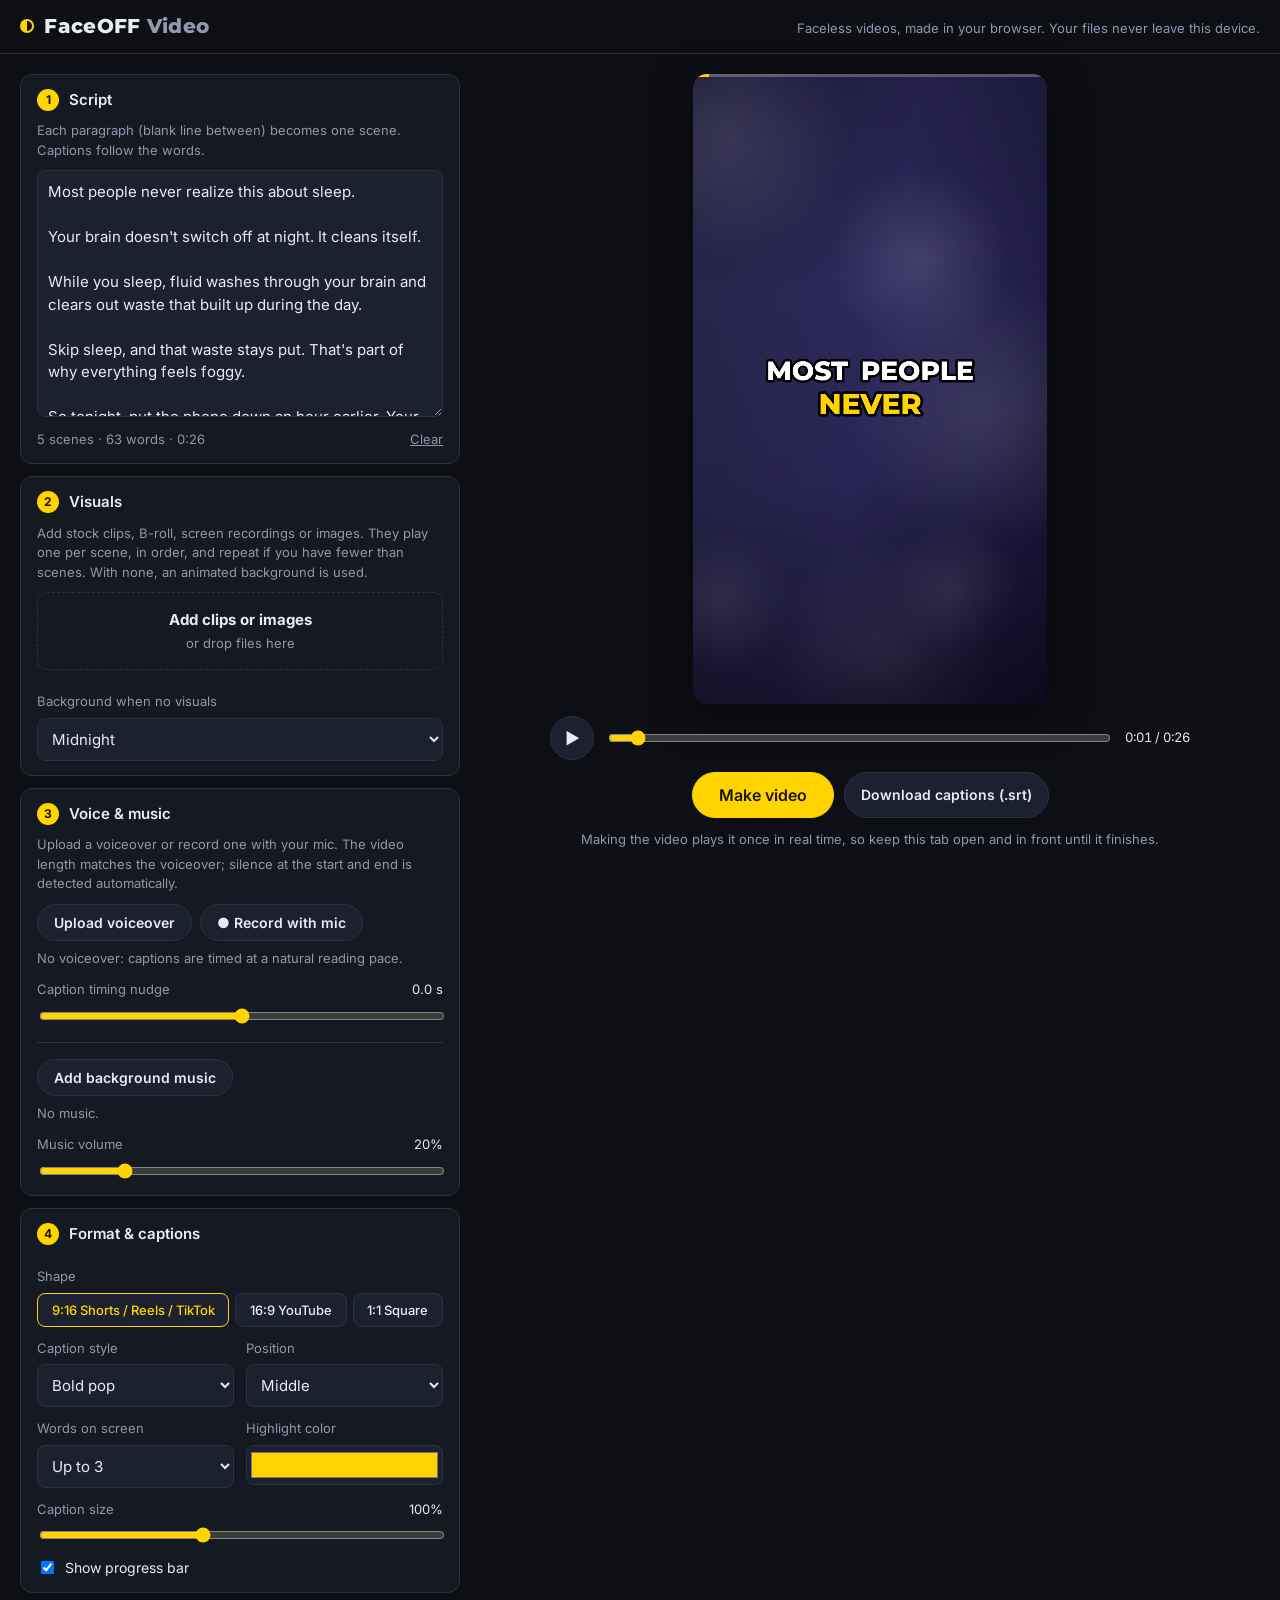
==== index.html @ 4cad1832 "Add FaceOFF Video: browser-based faceless video maker Write a script, add clips/images (or use anima" ====
<!doctype html>
<html lang="en">
<head>
  <meta charset="utf-8" />
  <meta name="viewport" content="width=device-width, initial-scale=1" />
  <title>FaceOFF Video</title>
  <meta name="description" content="Make faceless videos in your browser: script, visuals, voiceover, music and animated captions." />
  <link rel="preconnect" href="https://fonts.googleapis.com" />
  <link rel="preconnect" href="https://fonts.gstatic.com" crossorigin />
  <link href="https://fonts.googleapis.com/css2?family=Montserrat:wght@600;800&family=Inter:wght@400;500;600&display=swap" rel="stylesheet" />
  <link rel="stylesheet" href="styles.css" />
</head>
<body>
  <header class="top">
    <div class="brand"><span class="logo" aria-hidden="true"></span> FaceOFF <span class="muted">Video</span></div>
    <div class="muted small">Faceless videos, made in your browser. Your files never leave this device.</div>
  </header>

  <main class="layout">
    <section class="panel" aria-label="Video settings">
      <details open>
        <summary><span class="step">1</span> Script</summary>
        <p class="hint">Each paragraph (blank line between) becomes one scene. Captions follow the words.</p>
        <textarea id="script" rows="10" spellcheck="true"></textarea>
        <div class="row between small muted"><span id="scriptStats"></span><button id="clearScript" class="link" type="button">Clear</button></div>
      </details>

      <details open>
        <summary><span class="step">2</span> Visuals</summary>
        <p class="hint">Add stock clips, B-roll, screen recordings or images. They play one per scene, in order, and repeat if you have fewer than scenes. With none, an animated background is used.</p>
        <label class="drop" id="mediaDrop">
          <input id="mediaInput" type="file" accept="image/*,video/*" multiple hidden />
          <strong>Add clips or images</strong><span class="small muted">or drop files here</span>
        </label>
        <ul id="mediaList" class="media-list"></ul>
        <div class="field">
          <label for="theme">Background when no visuals</label>
          <select id="theme">
            <option value="midnight">Midnight</option>
            <option value="sunset">Sunset</option>
            <option value="ocean">Ocean</option>
            <option value="forest">Forest</option>
            <option value="mono">Mono</option>
          </select>
        </div>
      </details>

      <details open>
        <summary><span class="step">3</span> Voice &amp; music</summary>
        <p class="hint">Upload a voiceover or record one with your mic. The video length matches the voiceover; silence at the start and end is detected automatically.</p>
        <div class="row gap">
          <label class="btn secondary">
            <input id="voiceInput" type="file" accept="audio/*,video/*" hidden />Upload voiceover
          </label>
          <button id="recordBtn" class="btn secondary" type="button">● Record with mic</button>
        </div>
        <div id="voiceInfo" class="file-info small muted">No voiceover: captions are timed at a natural reading pace.</div>
        <div class="field">
          <label for="offset">Caption timing nudge <output id="offsetOut">0.0 s</output></label>
          <input id="offset" type="range" min="-1.5" max="1.5" step="0.1" value="0" />
        </div>
        <hr />
        <label class="btn secondary">
          <input id="musicInput" type="file" accept="audio/*" hidden />Add background music
        </label>
        <div id="musicInfo" class="file-info small muted">No music.</div>
        <div class="field">
          <label for="musicVol">Music volume <output id="musicVolOut">20%</output></label>
          <input id="musicVol" type="range" min="0" max="1" step="0.01" value="0.2" />
        </div>
      </details>

      <details open>
        <summary><span class="step">4</span> Format &amp; captions</summary>
        <div class="field">
          <span class="label">Shape</span>
          <div class="seg" role="radiogroup" id="aspectSeg">
            <button type="button" data-v="9:16" class="on">9:16 Shorts / Reels / TikTok</button>
            <button type="button" data-v="16:9">16:9 YouTube</button>
            <button type="button" data-v="1:1">1:1 Square</button>
          </div>
        </div>
        <div class="grid2">
          <div class="field">
            <label for="capStyle">Caption style</label>
            <select id="capStyle">
              <option value="pop">Bold pop</option>
              <option value="boxed">Boxed</option>
              <option value="clean">Clean</option>
              <option value="none">No captions</option>
            </select>
          </div>
          <div class="field">
            <label for="capPos">Position</label>
            <select id="capPos">
              <option value="center">Middle</option>
              <option value="lower">Lower third</option>
            </select>
          </div>
          <div class="field">
            <label for="wordsPer">Words on screen</label>
            <select id="wordsPer">
              <option value="1">1 at a time</option>
              <option value="2">Up to 2</option>
              <option value="3" selected>Up to 3</option>
              <option value="5">Up to 5</option>
              <option value="8">Up to 8</option>
            </select>
          </div>
          <div class="field">
            <label for="capColor">Highlight color</label>
            <input id="capColor" type="color" value="#ffd400" />
          </div>
        </div>
        <div class="field">
          <label for="capSize">Caption size <output id="capSizeOut">100%</output></label>
          <input id="capSize" type="range" min="0.6" max="1.6" step="0.05" value="1" />
        </div>
        <label class="check"><input id="progressBar" type="checkbox" checked /> Show progress bar</label>
      </details>
    </section>

    <section class="preview" aria-label="Preview">
      <div class="stage-wrap" id="stageWrap">
        <canvas id="stage" width="1080" height="1920"></canvas>
      </div>
      <div class="transport">
        <button id="playBtn" class="btn round" type="button" aria-label="Play">▶</button>
        <input id="seek" type="range" min="0" max="1" step="0.01" value="0" aria-label="Position" />
        <span id="time" class="small mono">0:00 / 0:00</span>
      </div>
      <div class="export">
        <button id="exportBtn" class="btn primary" type="button">Make video</button>
        <button id="srtBtn" class="btn secondary" type="button">Download captions (.srt)</button>
      </div>
      <div id="exportStatus" class="status small" hidden></div>
      <p class="hint center">Making the video plays it once in real time, so keep this tab open and in front until it finishes.</p>
    </section>
  </main>

  <script src="app.js"></script>
</body>
</html>
---- styles.css ----
:root {
  --bg: #0d0f14;
  --panel: #151922;
  --panel-2: #1c2130;
  --line: #2a3142;
  --text: #e9ecf3;
  --muted: #8f98ad;
  --accent: #ffd400;
  --accent-ink: #1a1500;
  --danger: #ff5c6c;
  --radius: 12px;
}

* { box-sizing: border-box; }
html, body { margin: 0; }
body {
  background: var(--bg);
  color: var(--text);
  font: 15px/1.5 Inter, system-ui, -apple-system, Segoe UI, Roboto, sans-serif;
  min-height: 100vh;
}

.top {
  display: flex; flex-wrap: wrap; gap: 4px 16px; align-items: baseline; justify-content: space-between;
  padding: 14px 20px; border-bottom: 1px solid var(--line);
}
.brand { font: 800 20px Montserrat, sans-serif; letter-spacing: .3px; }
.logo { display: inline-block; width: 14px; height: 14px; border-radius: 50%; background: linear-gradient(90deg, var(--accent) 50%, transparent 50%); border: 2px solid var(--accent); margin-right: 4px; }
.muted { color: var(--muted); }
.small { font-size: 13px; }
.mono { font-variant-numeric: tabular-nums; white-space: nowrap; }
.center { text-align: center; }

.layout {
  display: grid; grid-template-columns: minmax(320px, 440px) 1fr; gap: 20px;
  padding: 20px; max-width: 1400px; margin: 0 auto;
}
@media (max-width: 860px) {
  .layout { grid-template-columns: 1fr; padding: 16px; }
  .preview { order: -1; }
}

.panel { display: flex; flex-direction: column; gap: 12px; min-width: 0; }
details {
  background: var(--panel); border: 1px solid var(--line); border-radius: var(--radius); padding: 4px 16px 14px;
}
summary {
  cursor: pointer; list-style: none; font-weight: 600; padding: 10px 0; display: flex; align-items: center; gap: 10px;
}
summary::-webkit-details-marker { display: none; }
.step {
  display: inline-grid; place-items: center; width: 22px; height: 22px; border-radius: 50%;
  background: var(--accent); color: var(--accent-ink); font-size: 12px; font-weight: 700;
}
.hint { color: var(--muted); font-size: 13px; margin: 0 0 10px; }

textarea, select, input[type=text] {
  width: 100%; background: var(--panel-2); color: var(--text); border: 1px solid var(--line);
  border-radius: 8px; padding: 10px; font: inherit;
}
textarea { resize: vertical; min-height: 160px; }
textarea:focus, select:focus { outline: 2px solid var(--accent); outline-offset: -1px; }

.field { margin-top: 12px; display: flex; flex-direction: column; gap: 6px; }
.field label, .label { font-size: 13px; color: var(--muted); display: flex; justify-content: space-between; }
output { color: var(--text); }
input[type=range] { width: 100%; accent-color: var(--accent); }
input[type=color] { width: 100%; height: 40px; border: 1px solid var(--line); border-radius: 8px; background: var(--panel-2); padding: 2px; }
.grid2 { display: grid; grid-template-columns: 1fr 1fr; gap: 0 12px; }
.check { display: flex; gap: 8px; align-items: center; margin-top: 12px; font-size: 14px; }
hr { border: 0; border-top: 1px solid var(--line); margin: 16px 0; }

.row { display: flex; align-items: center; }
.row.gap { gap: 8px; flex-wrap: wrap; }
.row.between { justify-content: space-between; margin-top: 6px; }

.btn {
  display: inline-flex; align-items: center; justify-content: center; gap: 6px;
  border: 1px solid var(--line); background: var(--panel-2); color: var(--text);
  border-radius: 999px; padding: 9px 16px; font: 600 14px Inter, sans-serif; cursor: pointer;
}
.btn:hover { border-color: #3c4560; }
.btn:disabled { opacity: .5; cursor: not-allowed; }
.btn.primary { background: var(--accent); color: var(--accent-ink); border-color: var(--accent); font-size: 16px; padding: 12px 26px; }
.btn.round { width: 44px; height: 44px; padding: 0; font-size: 16px; flex: none; }
.btn.recording { background: var(--danger); border-color: var(--danger); color: #fff; }
.link { background: none; border: 0; color: var(--muted); cursor: pointer; font: inherit; text-decoration: underline; padding: 0; }

.seg { display: flex; flex-wrap: wrap; gap: 6px; }
.seg button {
  flex: 1 1 auto; background: var(--panel-2); color: var(--text); border: 1px solid var(--line);
  border-radius: 8px; padding: 8px 10px; font: 500 13px Inter, sans-serif; cursor: pointer;
}
.seg button.on { border-color: var(--accent); color: var(--accent); }

.drop {
  display: flex; flex-direction: column; align-items: center; gap: 2px; text-align: center;
  border: 1.5px dashed var(--line); border-radius: 10px; padding: 16px; cursor: pointer;
}
.drop.over, .drop:hover { border-color: var(--accent); }

.media-list { list-style: none; margin: 10px 0 0; padding: 0; display: flex; flex-direction: column; gap: 6px; }
.media-list li {
  display: flex; align-items: center; gap: 10px; background: var(--panel-2); border-radius: 8px; padding: 6px 8px; min-width: 0;
}
.media-list .thumb { width: 44px; height: 44px; border-radius: 6px; object-fit: cover; background: #000; flex: none; display: grid; place-items: center; color: var(--muted); }
.media-list .name { flex: 1; min-width: 0; overflow: hidden; text-overflow: ellipsis; white-space: nowrap; font-size: 13px; }
.media-list .ctrl { display: flex; gap: 2px; }
.media-list .ctrl button { background: none; border: 0; color: var(--muted); cursor: pointer; font-size: 15px; padding: 4px 6px; }
.media-list .ctrl button:hover { color: var(--text); }

.file-info { margin-top: 8px; display: flex; justify-content: space-between; gap: 8px; align-items: center; }

.preview { display: flex; flex-direction: column; align-items: center; gap: 12px; min-width: 0; position: sticky; top: 12px; align-self: start; }
@media (max-width: 860px) { .preview { position: static; } }
.stage-wrap { width: 100%; display: flex; justify-content: center; }
#stage {
  display: block; background: #000; border-radius: 14px; box-shadow: 0 10px 40px rgba(0,0,0,.5);
  max-width: 100%; max-height: 70vh; height: auto; width: auto;
}
.transport { display: flex; align-items: center; gap: 12px; width: 100%; max-width: 640px; }
.export { display: flex; flex-wrap: wrap; gap: 10px; justify-content: center; }
.status {
  width: 100%; max-width: 640px; background: var(--panel); border: 1px solid var(--line); border-radius: 10px; padding: 12px 14px;
}
.status a { color: var(--accent); font-weight: 600; }
.bar { height: 6px; background: var(--panel-2); border-radius: 3px; overflow: hidden; margin-top: 8px; }
.bar > i { display: block; height: 100%; background: var(--accent); width: 0; }
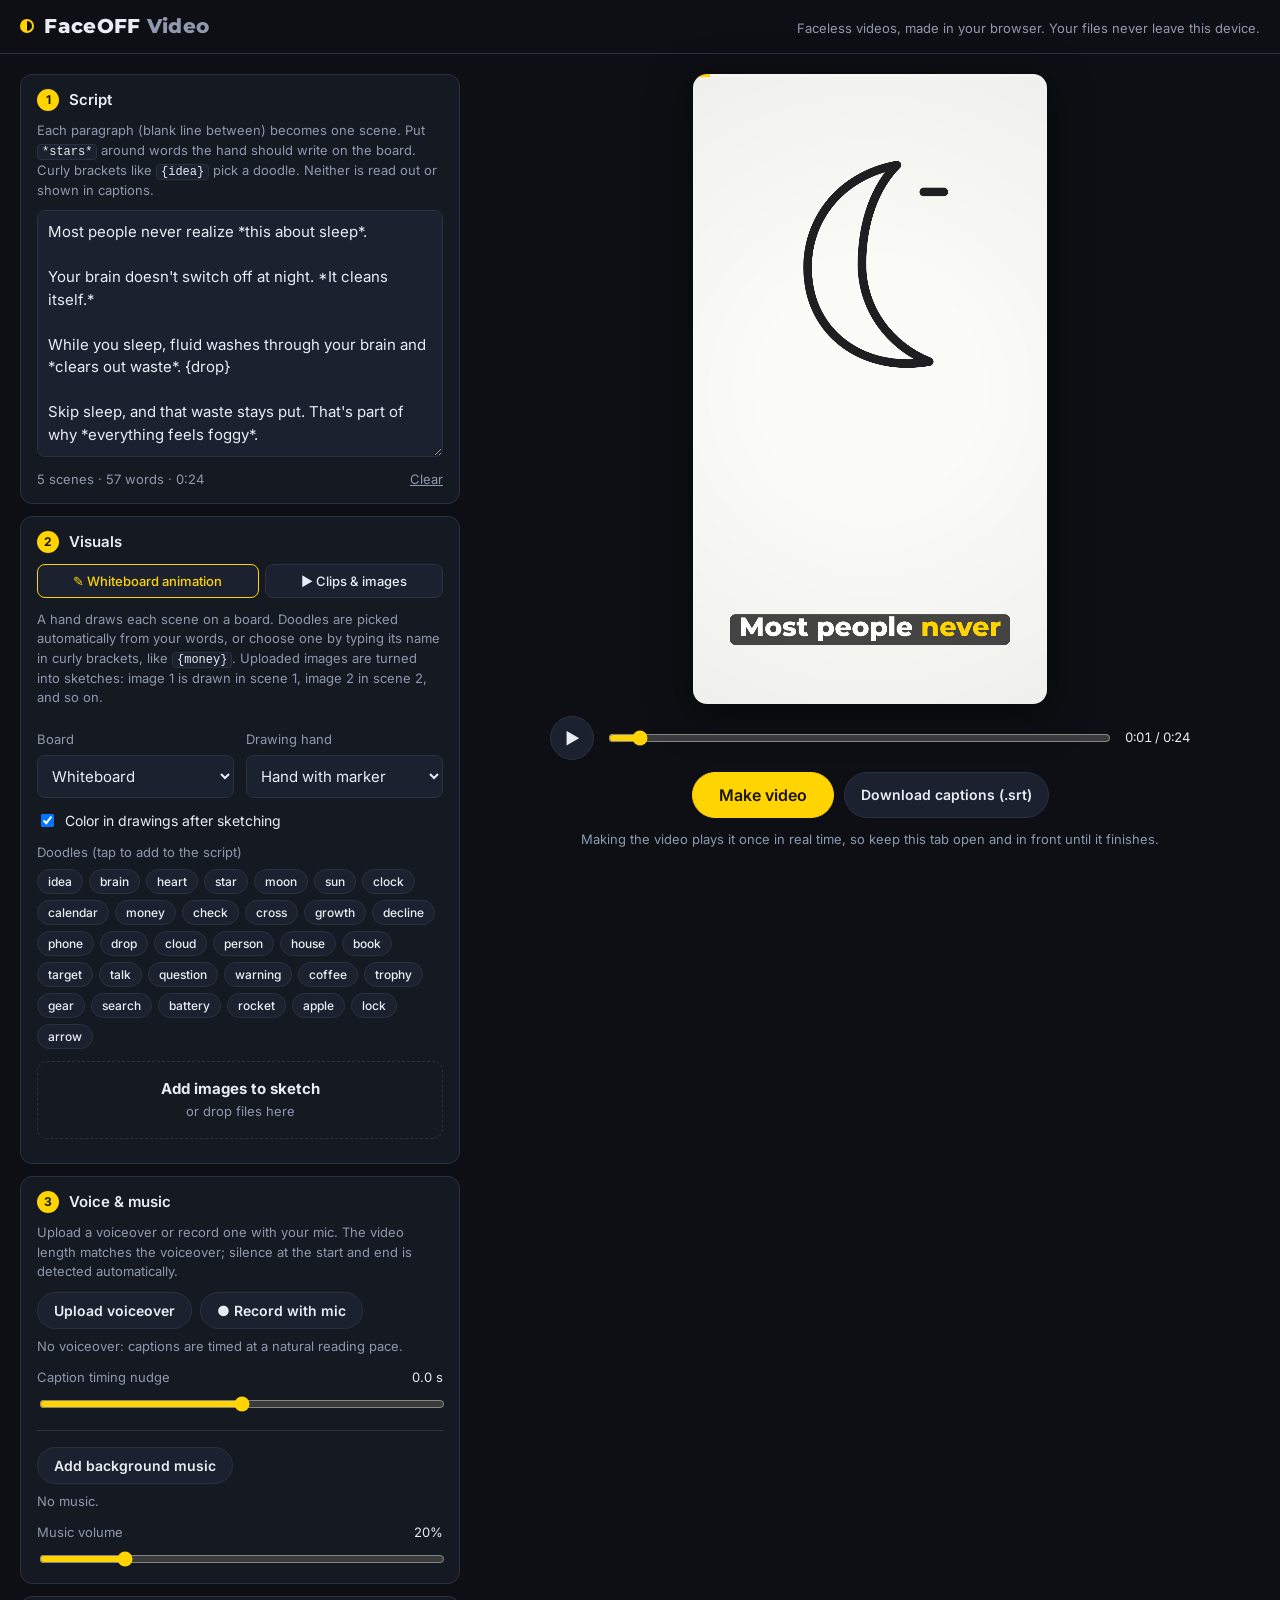
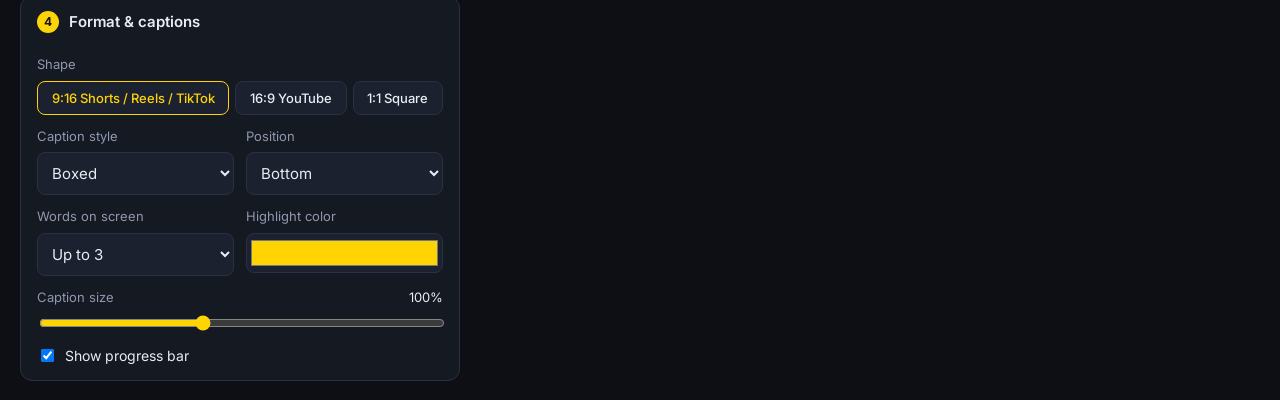
==== commit 449cdd2f: "Add whiteboard animation style (hand-drawn doodles, sketches, handwriting) - A hand with a marker dr" ====
--- a/index.html
+++ b/index.html
@@ -7,7 +7,7 @@
   <meta name="description" content="Make faceless videos in your browser: script, visuals, voiceover, music and animated captions." />
   <link rel="preconnect" href="https://fonts.googleapis.com" />
   <link rel="preconnect" href="https://fonts.gstatic.com" crossorigin />
-  <link href="https://fonts.googleapis.com/css2?family=Montserrat:wght@600;800&family=Inter:wght@400;500;600&display=swap" rel="stylesheet" />
+  <link href="https://fonts.googleapis.com/css2?family=Montserrat:wght@600;800&family=Patrick+Hand&family=Inter:wght@400;500;600&display=swap" rel="stylesheet" />
   <link rel="stylesheet" href="styles.css" />
 </head>
 <body>
@@ -20,29 +20,64 @@
     <section class="panel" aria-label="Video settings">
       <details open>
         <summary><span class="step">1</span> Script</summary>
-        <p class="hint">Each paragraph (blank line between) becomes one scene. Captions follow the words.</p>
+        <p class="hint">Each paragraph (blank line between) becomes one scene. Put <code>*stars*</code> around words the hand should write on the board. Curly brackets like <code>{idea}</code> pick a doodle. Neither is read out or shown in captions.</p>
         <textarea id="script" rows="10" spellcheck="true"></textarea>
         <div class="row between small muted"><span id="scriptStats"></span><button id="clearScript" class="link" type="button">Clear</button></div>
       </details>
 
       <details open>
         <summary><span class="step">2</span> Visuals</summary>
-        <p class="hint">Add stock clips, B-roll, screen recordings or images. They play one per scene, in order, and repeat if you have fewer than scenes. With none, an animated background is used.</p>
-        <label class="drop" id="mediaDrop">
+        <div class="seg" role="radiogroup" id="modeSeg" aria-label="Video style">
+          <button type="button" data-v="whiteboard" class="on">✎ Whiteboard animation</button>
+          <button type="button" data-v="footage">▶ Clips &amp; images</button>
+        </div>
+
+        <div id="wbOptions">
+          <p class="hint top-gap">A hand draws each scene on a board. Doodles are picked automatically from your words, or choose one by typing its name in curly brackets, like <code>{money}</code>. Uploaded images are turned into sketches: image 1 is drawn in scene 1, image 2 in scene 2, and so on.</p>
+          <div class="grid2">
+            <div class="field">
+              <label for="wbBoard">Board</label>
+              <select id="wbBoard">
+                <option value="white">Whiteboard</option>
+                <option value="paper">Paper</option>
+                <option value="chalk">Chalkboard</option>
+              </select>
+            </div>
+            <div class="field">
+              <label for="wbHand">Drawing hand</label>
+              <select id="wbHand">
+                <option value="hand">Hand with marker</option>
+                <option value="marker">Marker only</option>
+                <option value="none">No hand</option>
+              </select>
+            </div>
+          </div>
+          <label class="check"><input id="wbColor" type="checkbox" checked /> Color in drawings after sketching</label>
+          <div class="field">
+            <span class="label">Doodles (tap to add to the script)</span>
+            <div id="doodleChips" class="chips"></div>
+          </div>
+        </div>
+
+        <div id="footageOptions" hidden>
+          <p class="hint top-gap">Clips and images play one per scene, in order, and repeat if you have fewer than scenes. With none, an animated background is used.</p>
+          <div class="field">
+            <label for="theme">Background when no visuals</label>
+            <select id="theme">
+              <option value="midnight">Midnight</option>
+              <option value="sunset">Sunset</option>
+              <option value="ocean">Ocean</option>
+              <option value="forest">Forest</option>
+              <option value="mono">Mono</option>
+            </select>
+          </div>
+        </div>
+
+        <label class="drop top-gap" id="mediaDrop">
           <input id="mediaInput" type="file" accept="image/*,video/*" multiple hidden />
-          <strong>Add clips or images</strong><span class="small muted">or drop files here</span>
+          <strong id="dropTitle">Add images to sketch</strong><span class="small muted">or drop files here</span>
         </label>
         <ul id="mediaList" class="media-list"></ul>
-        <div class="field">
-          <label for="theme">Background when no visuals</label>
-          <select id="theme">
-            <option value="midnight">Midnight</option>
-            <option value="sunset">Sunset</option>
-            <option value="ocean">Ocean</option>
-            <option value="forest">Forest</option>
-            <option value="mono">Mono</option>
-          </select>
-        </div>
       </details>
 
       <details open>
@@ -84,8 +119,8 @@
           <div class="field">
             <label for="capStyle">Caption style</label>
             <select id="capStyle">
+              <option value="boxed" selected>Boxed</option>
               <option value="pop">Bold pop</option>
-              <option value="boxed">Boxed</option>
               <option value="clean">Clean</option>
               <option value="none">No captions</option>
             </select>
@@ -93,8 +128,8 @@
           <div class="field">
             <label for="capPos">Position</label>
             <select id="capPos">
+              <option value="lower" selected>Bottom</option>
               <option value="center">Middle</option>
-              <option value="lower">Lower third</option>
             </select>
           </div>
           <div class="field">
@@ -138,6 +173,7 @@
     </section>
   </main>
 
+  <script src="whiteboard.js"></script>
   <script src="app.js"></script>
 </body>
 </html>
--- a/styles.css
+++ b/styles.css
@@ -126,3 +126,12 @@
 .status a { color: var(--accent); font-weight: 600; }
 .bar { height: 6px; background: var(--panel-2); border-radius: 3px; overflow: hidden; margin-top: 8px; }
 .bar > i { display: block; height: 100%; background: var(--accent); width: 0; }
+
+.top-gap { margin-top: 12px; }
+code { background: var(--panel-2); border: 1px solid var(--line); border-radius: 4px; padding: 0 4px; font-size: 12px; color: var(--text); }
+.chips { display: flex; flex-wrap: wrap; gap: 6px; }
+.chips button {
+  background: var(--panel-2); color: var(--text); border: 1px solid var(--line); border-radius: 999px;
+  padding: 4px 10px; font: 500 12px Inter, sans-serif; cursor: pointer;
+}
+.chips button:hover { border-color: var(--accent); color: var(--accent); }
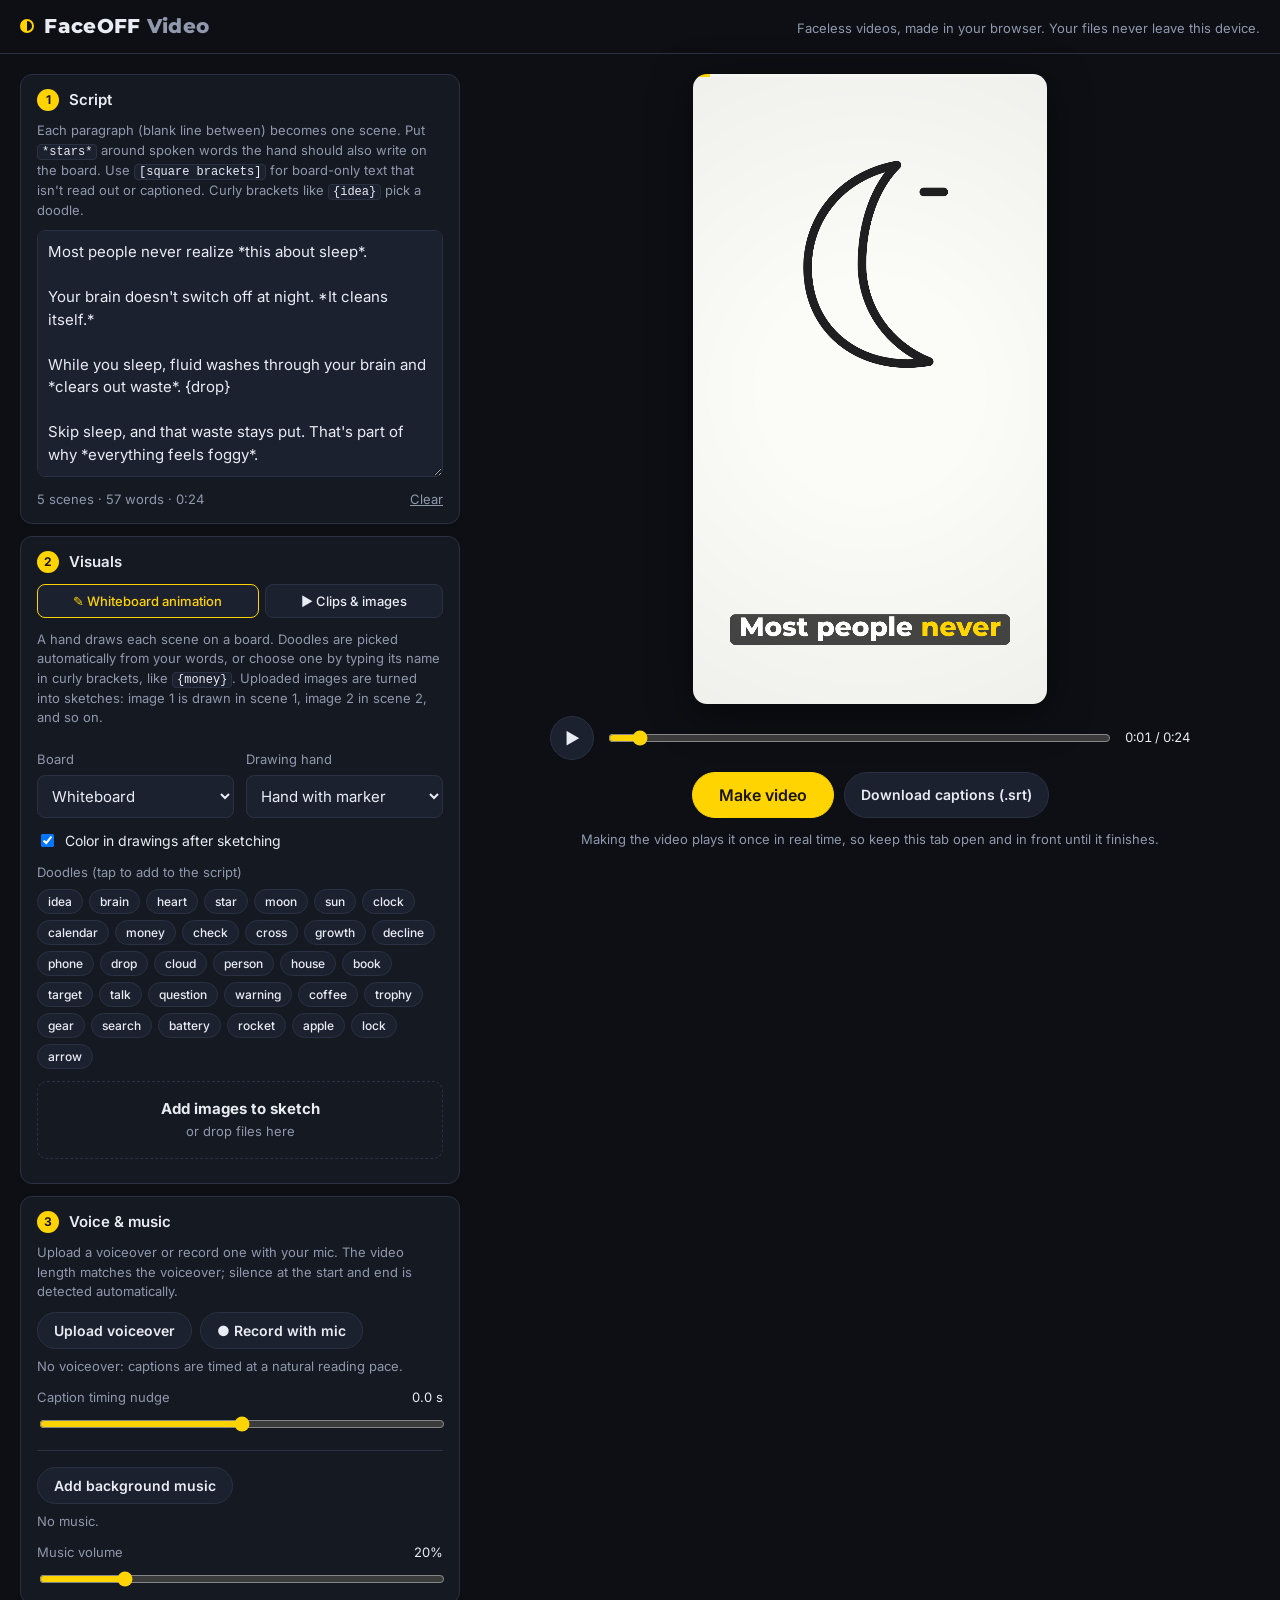
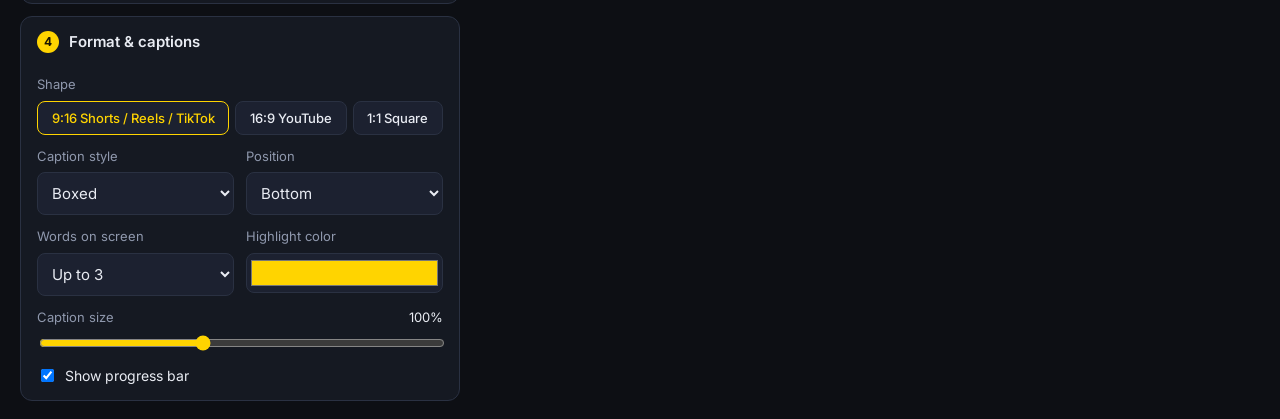
==== commit 1dd9f300: "Add CELI explainer video; sync scenes to voice pauses; board-only [text] - examples/celi-explained.m" ====
--- a/index.html
+++ b/index.html
@@ -20,7 +20,7 @@
     <section class="panel" aria-label="Video settings">
       <details open>
         <summary><span class="step">1</span> Script</summary>
-        <p class="hint">Each paragraph (blank line between) becomes one scene. Put <code>*stars*</code> around words the hand should write on the board. Curly brackets like <code>{idea}</code> pick a doodle. Neither is read out or shown in captions.</p>
+        <p class="hint">Each paragraph (blank line between) becomes one scene. Put <code>*stars*</code> around spoken words the hand should also write on the board. Use <code>[square brackets]</code> for board-only text that isn't read out or captioned. Curly brackets like <code>{idea}</code> pick a doodle.</p>
         <textarea id="script" rows="10" spellcheck="true"></textarea>
         <div class="row between small muted"><span id="scriptStats"></span><button id="clearScript" class="link" type="button">Clear</button></div>
       </details>
